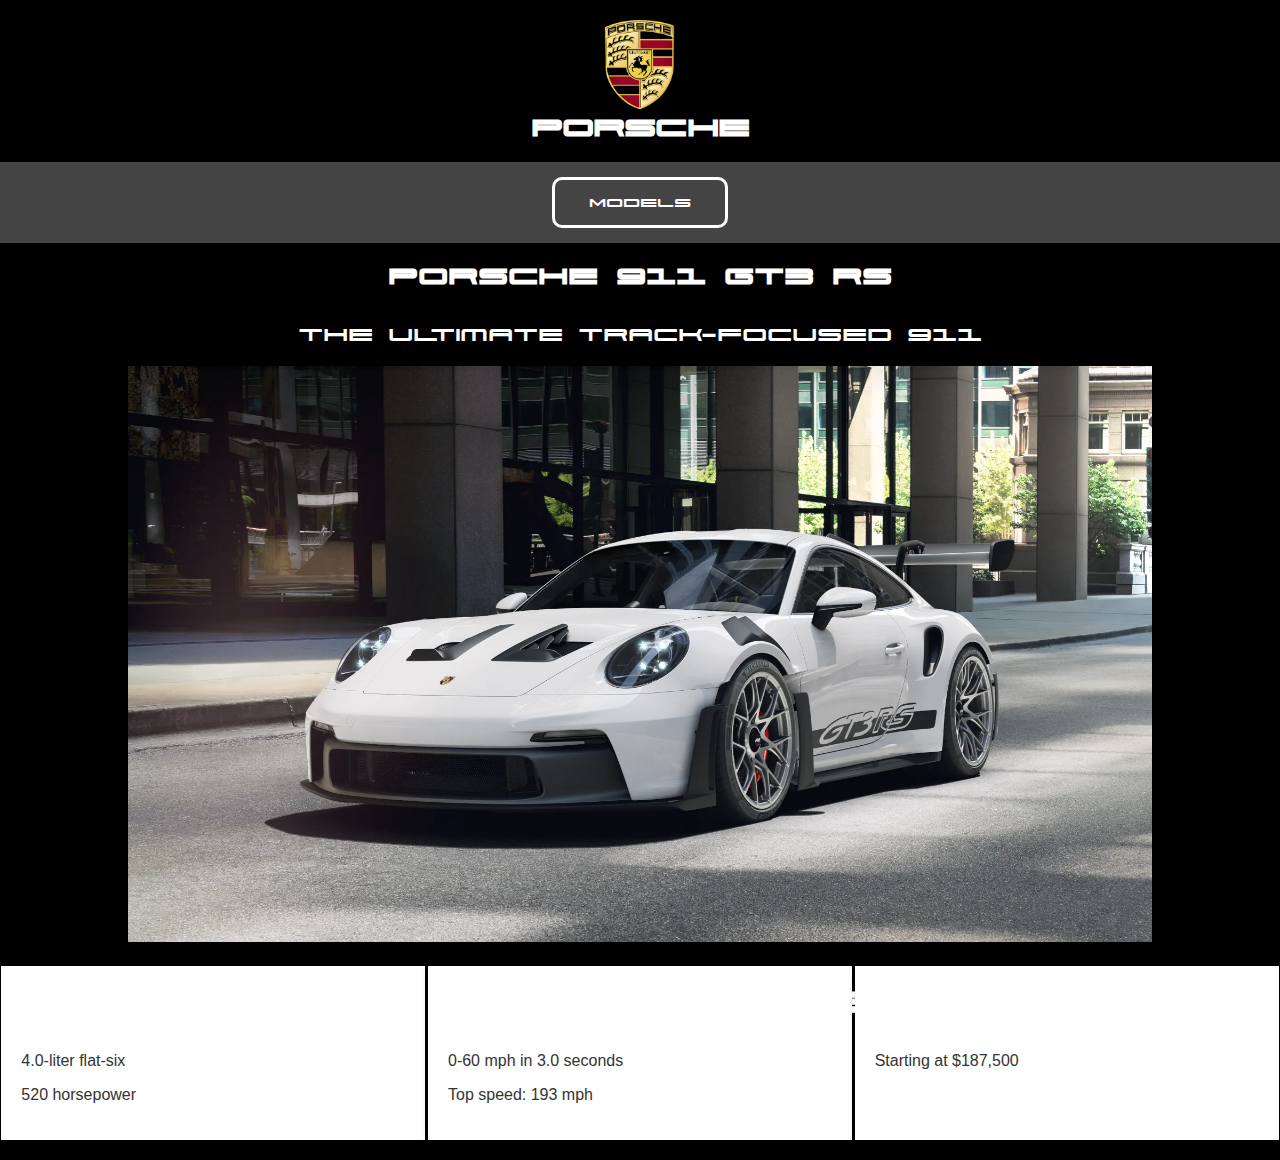
==== gt3rs.html @ 6fc6574d "y" ====
<!DOCTYPE html>
<html lang="en">
<head>
    <meta charset="UTF-8">
    <meta name="viewport" content="width=device-width, initial-scale=1.0">
    <title>911 GT3 RS</title>
    <link rel="stylesheet" href="css/style.css">
    <link rel="stylesheet" href="css/responsive.css">
</head>
<body>
    <header>
        <img src="images/580b585b2edbce24c47b2cac.png" alt="logo" class="logo">
        <h1>Porsche</h1>
    </header>
        <nav>
            <a href="index.html">Models</a>
        </nav>
        <section class="showcase">
            <h1>Porsche 911 GT3 RS</h1>
            <div class="containerspecs">
                <p>The ultimate track-focused 911</p>
                <img src="images/iris.webp" alt="Porsche 911 GT3 RS">
            </div>
        </section>
        <section class="specs">
            <div>
                <h2>Engine</h2>
                <p>4.0-liter flat-six</p>
                <p>520 horsepower</p>
            </div>
            <div>
                <h2>Performance</h2>
                <p>0-60 mph in 3.0 seconds</p>
                <p>Top speed: 193 mph</p>
            </div>
            <div>
                <h2>Price</h2>
                <p>Starting at $187,500</p>
            </div>
        </section>
</body>
</html>
---- css/style.css ----
body {
    font-family: Arial, sans-serif;
    margin: 0 auto;
    padding: 0;
    background-color: #000;
    color: #333;
    align-items: center;
    justify-content: center;
}

header {
    background-color: #000;
    color: #fff;
    padding: 20px 0;
    text-align: center;
    justify-content: center;
}
.header, .logo{
    justify-content: center;
    width: 70px;
}

@font-face {
    font-family: "porsche";
    src: url("/font/porsche/911porschav3bold.ttf") format("truetype");
}
header h1 {
    font-family: "porsche";
    margin: 0;
    font-size: 2rem;
}

nav {
    background-color: #444;
    color: #fff;
    padding: 15px 0;
    text-align: center;
    width: 100%;
}

nav a {
    font-family: "porsche";
    font-size: 17px;
    display: inline-flex;
    align-items: center;
    justify-content: center;
    transition: all .5s ease;
    color: #fff;
    border: 3px solid white;
    text-transform: uppercase;
    line-height: 1;
    background-color: transparent;
    padding: 10px;
    outline: none;
    border-radius: 10px;
    min-width: 150px;
    min-height: 25px;
    text-align: center;
    text-decoration: none;
}

nav a:hover {
    color: #001F3F;
    background-color: #fff;
}


.wrapper {
    width: 100%;
    padding-top: 20px;
    padding-bottom: 20px;
    display: flex;
    align-items: center;
    justify-content: center;
    background: #f5f5f5;
    background-image: url("/images/siluetporsche.png");
    background-size: cover;
    background-position: center;
}

.container {
    max-width: 1000px;
    width: 100%;
    height: 500px;
    display: flex;
    flex-wrap: nowrap;
    justify-content: center;
    overflow-x: auto;
    gap: 15px;
    padding: 10px;
    margin: 0 auto;
}

.card {
    width: 110px;
    border-radius: 2rem;
    cursor: pointer;
    overflow: hidden;
    margin: 0;
    display: flex;
    align-items: flex-end;
    transition: all 0.6s cubic-bezier(.28, -0.03, 0, .99);
    flex-shrink: 0;
    box-shadow: 0 5px 15px rgba(0, 0, 0, 0.2);
    position: relative;
    height: 100%;
}

.card-image {
    position: absolute;
    top: 0;
    left: 0;
    width: 100%;
    height: 100%;
    object-fit: cover;
    z-index: 0;
}

.card>.row {
    color: white;
    display: flex;
    flex-wrap: nowrap;
    align-items: center;
    position: relative;
    padding: 15px;
    z-index: 1;
}

.card>.row>.icon {
    background: #223;
    color: white;
    border-radius: 50%;
    width: 50px;
    height: 50px;
    display: flex;
    justify-content: center;
    align-items: center;
    margin: 15px;
    font-weight: bold;
    transition: all 0.3s ease;
}

.card>.row>.description {
    display: flex;
    justify-content: center;
    flex-direction: column;
    overflow: hidden;
    height: 80px;
    width: 520px;
    opacity: 0;
    transform: translateY(30px);
    transition: all 0.4s ease;
    transition-delay: 0.3s;
}

.description p {
    padding-top: 5px;
    font-size: 0.9em;
    opacity: 0.9;
    margin: 0;
}

.description h4 {
    text-transform: uppercase;
    font-weight: bold;
    margin: 0;
    text-shadow: 1px 1px 2px rgba(0, 0, 0, 0.3);
}

input {
    display: none;
}

input:checked+label {
    width: 600px;
}

input:checked+label .description {
    opacity: 1 !important;
    transform: translateY(0) !important;
}


.container2 {
    justify-content: center;
    display: flex;
    flex-wrap: wrap;
    max-width: 100%;
    margin: 20px auto;
    padding: 0 20px;
    gap: 20px;
}

h2 {
    font-size: 40px;
    color: #fff;
    text-align: center;
    font-family: "porsche";
}

.card2 {
    flex: 1 1 20%; 
    display: flex;
    flex-direction: column;
    justify-content: space-between;
    align-items: center;
    box-sizing: border-box;
    border: 1px solid #ddd;
    border-radius: 8px;
    overflow: hidden;
    background-color: #fff;
    padding: 15px;
    text-align: center;
    min-height: 400px;
}

.card2 img {
    height: 200px;
    width: 100%;
    object-fit: cover;
    border-radius: 5px;
}

.card2 h3 {
    margin: 15px 0 10px;
    font-size: 1.5rem;
}

.card2 p {
    flex-grow: 1;
    margin: 0 0 15px;
}

.card2 a {
    display: inline-block;
    background-color: #000;
    color: #fff;
    padding: 10px 15px;
    text-decoration: none;
    border-radius: 3px;
    margin-top: auto; 
}


.card2 a:hover {
    background-color: #444;
}

footer {
    background-color: #000;
    color: #fff;
    text-align: center;
    padding: 15px 0;
    margin-top: 20px;
}


.container3 {
    display: flex;
    flex-wrap: nowrap;
    max-width: 1200px;
    margin: 20px auto;
    padding: 0 20px;
    justify-content: center;
}
h2 {
    font-size: 30px;
    color: #fff;
    text-align: center;
    font-family: "porsche";
    font-size: 40px;
}

.card3 {
    background: #fff;
    width: 450px;
    margin: 15px;
    padding: 15px;
    border-radius: 5px;
    box-shadow: 0 2px 5px rgba(0, 0, 0, 0.1);
    text-align: center;
}

.card3 h3 {
    margin: 15px 0 10px;
    font-size: 1.5rem;
}

.card3 p {
    margin: 0 0 15px;
}

.card3 a {
    display: inline-block;
    background-color: #000;
    color: #fff;
    padding: 10px 15px;
    text-decoration: none;
    border-radius: 3px;
}

.card3 a:hover {
    background-color: #444;
}



.showcase {
    min-height: 400px;
    color: #fff;
}

.showcase h1 {
    font-family: "porsche";
    font-size: 30px;
    margin-bottom: 10px;
    text-align: center;
}

.containerspecs {
    margin: auto;
    overflow: hidden;
    width: 80%;
}

.containerspecs p {
    margin-bottom: 20px;
    font-family: "porsche";
    text-align: center;
    font-size: 25px;
}

.containerspecs img {
    height: 100%;
    width: 100%;
}

.specs {
    display: flex;
    justify-content: space-around;
    margin: 20px 0;
}

.specs div {
    background: #fff;
    padding: 20px;
    width: 30%;
    box-shadow: 0 0 10px rgba(0, 0, 0, 0.1);
}

.specs h2 {
    margin-top: 0;
}
---- css/responsive.css ----
/* Responsive Styles */
@media screen and (max-width: 768px) {
    .container {
        height: 200px;
        padding: 5px;
        gap: 10px;
    }

    .card {
        width: 50px;
        border-radius: 1.5rem;
    }

    input:checked+label {
        width: 200px;
    }

    .card>.row {
        padding: 10px;
    }

    .card>.row>.icon {
        width: 30px;
        height: 30px;
        margin: 1px;
    }

    .card>.row>.description {
        width: 220px;
        height: 70px;
    }

    .description h4 {
        font-size: 1rem;
    }

    .description p {
        font-size: 0.8em;
    }
}

@media screen and (max-width: 480px) {
    .container {
        height: 200px;
    }

    input:checked+label {
        width: 200px;
    }

    .card>.row>.description {
        width: 100px;
    }

    .description h4 {
        font-size: 0.9rem;
    }

    .description p {
        font-size: 0.75em;
    }
}

@media (max-width: 1024px) {
    .card2 {
        flex-basis: 33.33%;
    }
}

@media (max-width: 768px) {
    .card2 {
        flex-basis: 45%;
    }
}

@media (max-width: 480px) {
    .card2 {
        flex-basis: 100%; 
    }
}
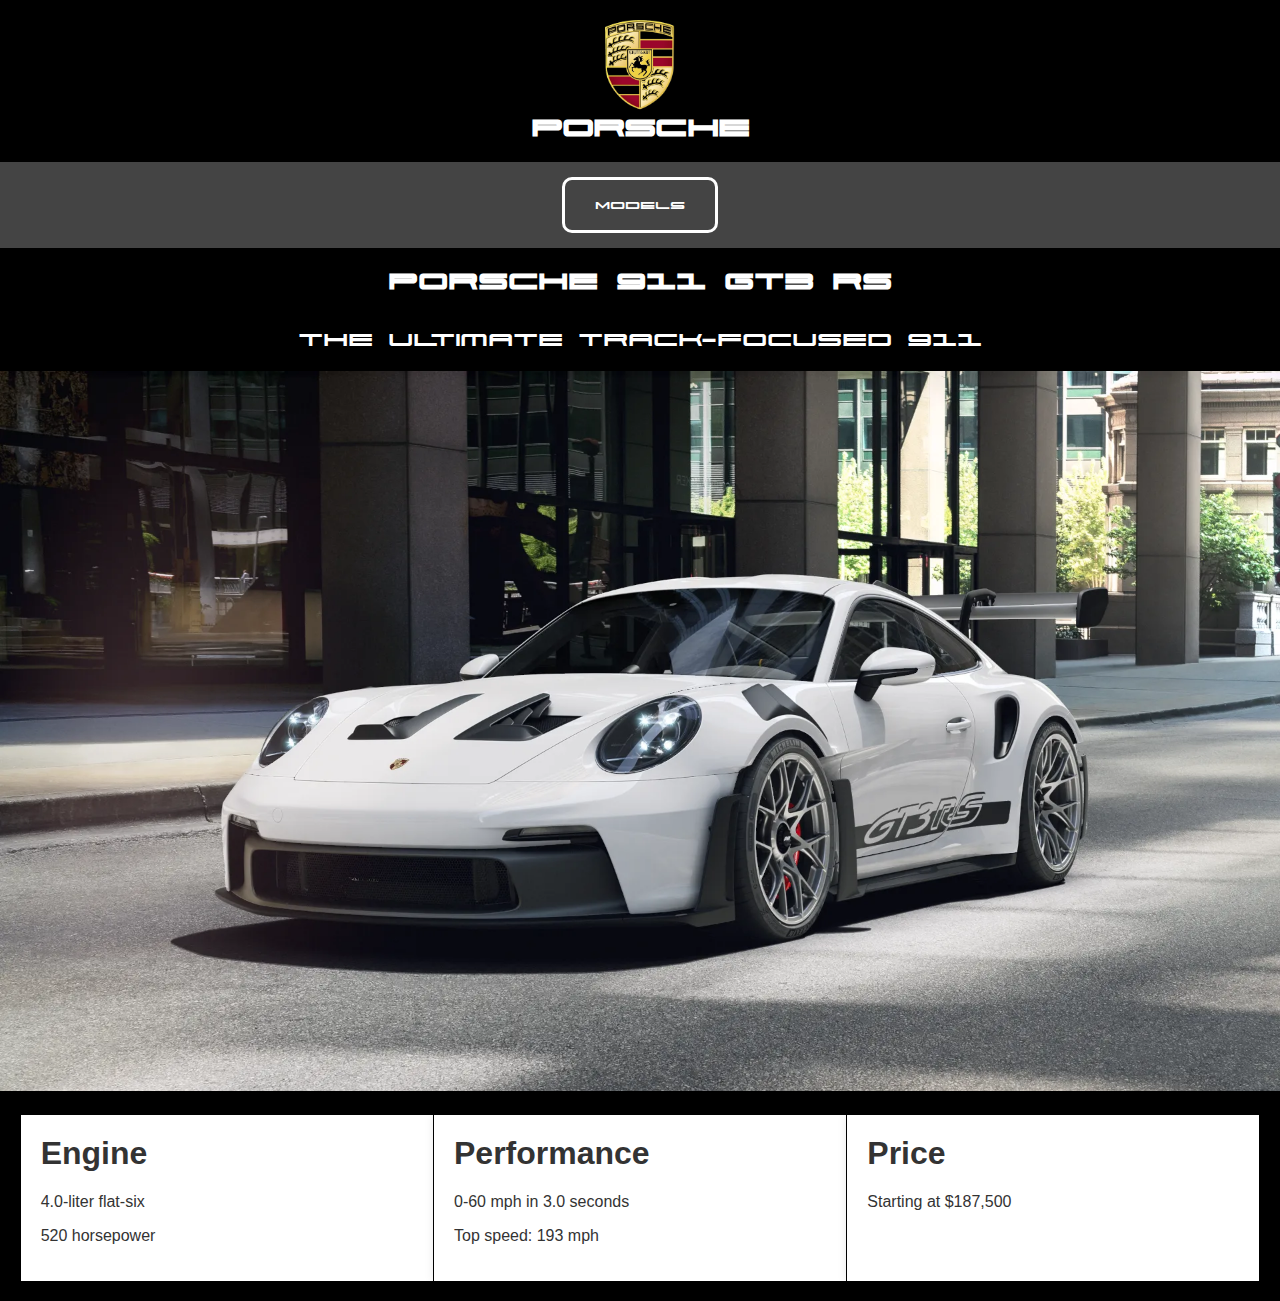
==== commit 2c455536: "update" ====
--- a/gt3rs.html
+++ b/gt3rs.html
@@ -24,17 +24,17 @@
         </section>
         <section class="specs">
             <div>
-                <h2>Engine</h2>
+                <h1>Engine</h1>
                 <p>4.0-liter flat-six</p>
                 <p>520 horsepower</p>
             </div>
             <div>
-                <h2>Performance</h2>
+                <h1>Performance</h1>
                 <p>0-60 mph in 3.0 seconds</p>
                 <p>Top speed: 193 mph</p>
             </div>
             <div>
-                <h2>Price</h2>
+                <h1>Price</h1>
                 <p>Starting at $187,500</p>
             </div>
         </section>
--- a/css/style.css
+++ b/css/style.css
@@ -35,12 +35,11 @@
     color: #fff;
     padding: 15px 0;
     text-align: center;
-    width: 100%;
 }
 
 nav a {
     font-family: "porsche";
-    font-size: 17px;
+    font-size: 15px;
     display: inline-flex;
     align-items: center;
     justify-content: center;
@@ -53,8 +52,8 @@
     padding: 10px;
     outline: none;
     border-radius: 10px;
-    min-width: 150px;
-    min-height: 25px;
+    min-width: 130px;
+    min-height: 30px;
     text-align: center;
     text-decoration: none;
 }
@@ -320,7 +319,6 @@
 .containerspecs {
     margin: auto;
     overflow: hidden;
-    width: 80%;
 }
 
 .containerspecs p {
@@ -338,7 +336,7 @@
 .specs {
     display: flex;
     justify-content: space-around;
-    margin: 20px 0;
+    margin: 20px ;
 }
 
 .specs div {
@@ -348,6 +346,6 @@
     box-shadow: 0 0 10px rgba(0, 0, 0, 0.1);
 }
 
-.specs h2 {
+.specs h1 {
     margin-top: 0;
 }--- a/css/responsive.css
+++ b/css/responsive.css
@@ -77,4 +77,71 @@
     .card2 {
         flex-basis: 100%; 
     }
+}
+
+@media screen and (max-width: 600px) {
+    body {
+        margin: 0;
+        padding: 0;
+        font-size: 14px;
+    }
+
+    header {
+        flex-direction: column;
+        align-items: center;
+        padding: 10px;
+    }
+
+    header .logo {
+        max-width: 100px;
+        margin-bottom: 10px;
+    }
+
+    header h1 {
+        font-size: 24px;
+    }
+
+    nav {
+        text-align: center;
+        padding: 10px;
+    }
+
+    .showcase {
+        padding: 10px;
+    }
+
+    .showcase h1 {
+        font-size: 28px;
+        text-align: center;
+    }
+
+    .containerspecs {
+        flex-direction: column;
+        align-items: center;
+    }
+
+    .containerspecs img {
+        max-width: 100%;
+        height: auto;
+        margin-top: 15px;
+    }
+
+    .specs {
+        flex-direction: column;
+        align-items: center;
+    }
+
+    .specs div {
+        width: 100%;
+        text-align: center;
+        margin-bottom: 20px;
+    }
+
+    .specs div h1 {
+        font-size: 22px;
+    }
+
+    .specs div p {
+        font-size: 16px;
+    }
 }